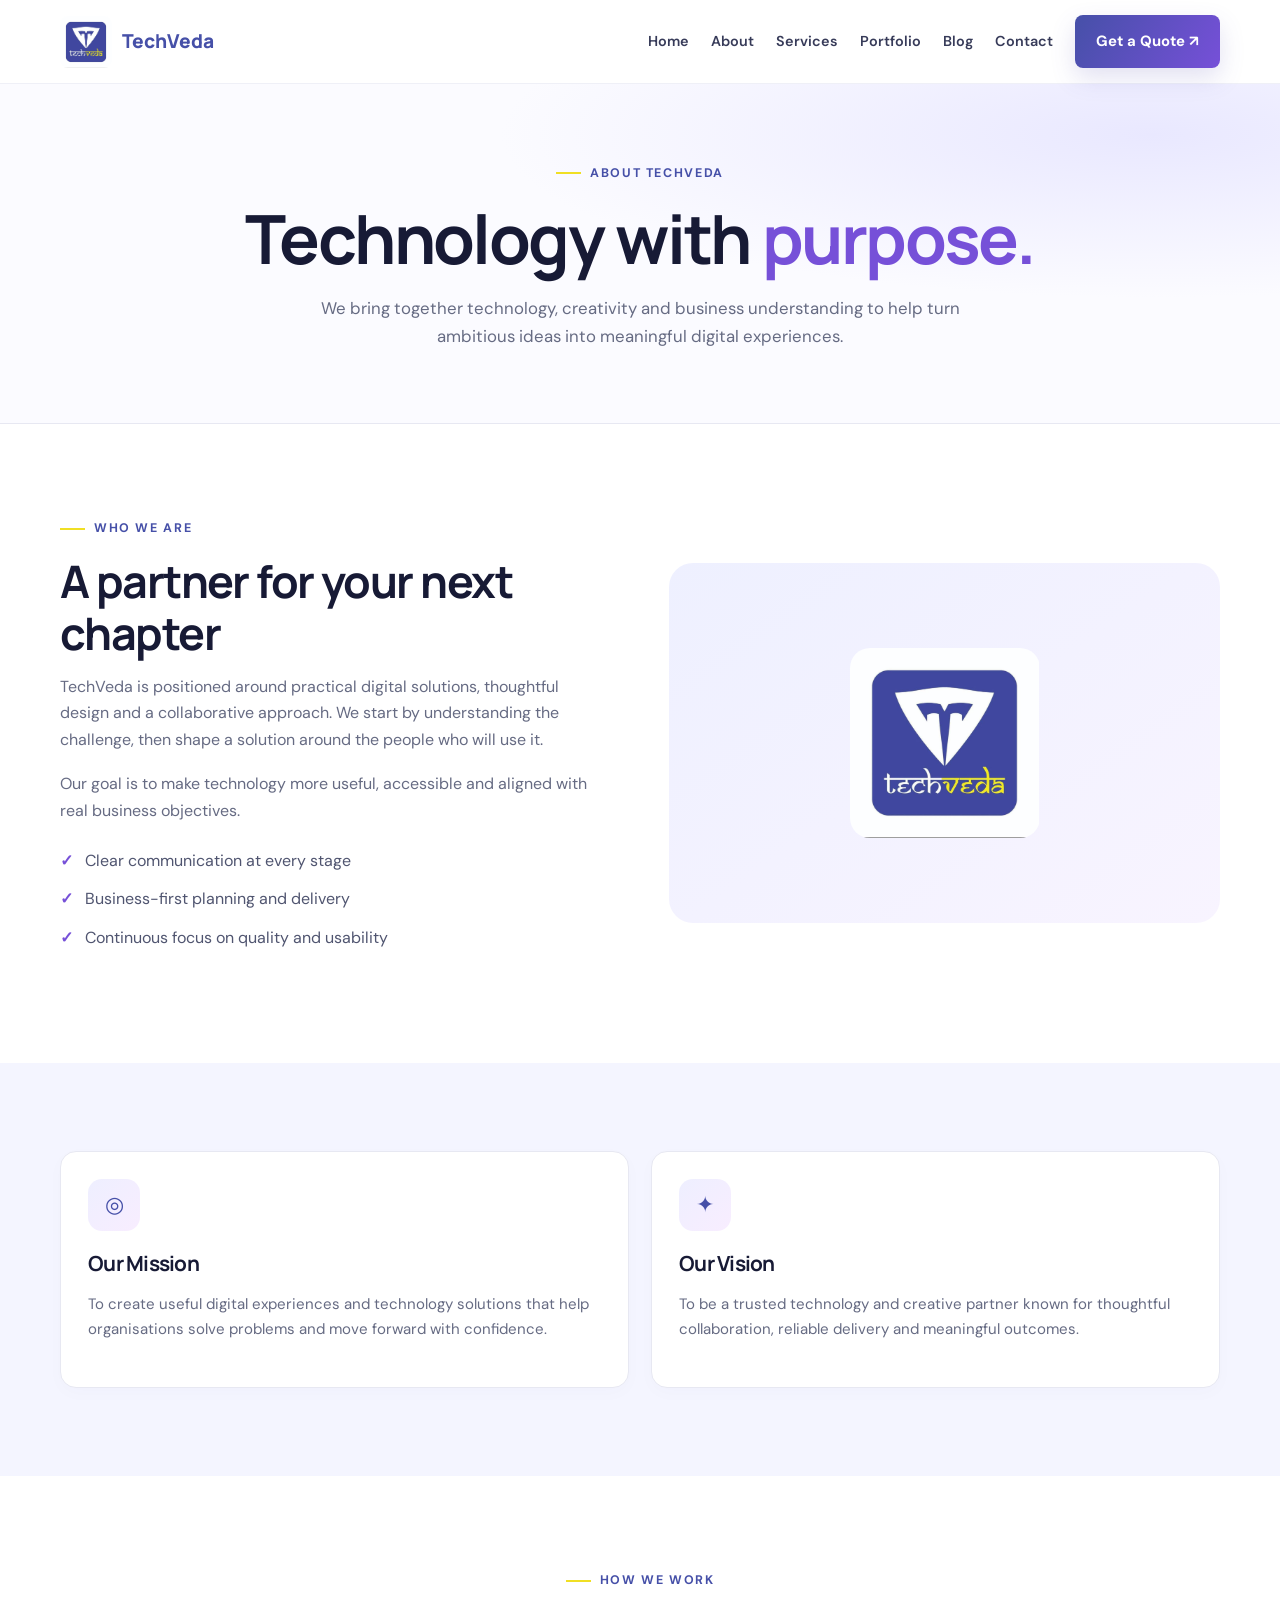
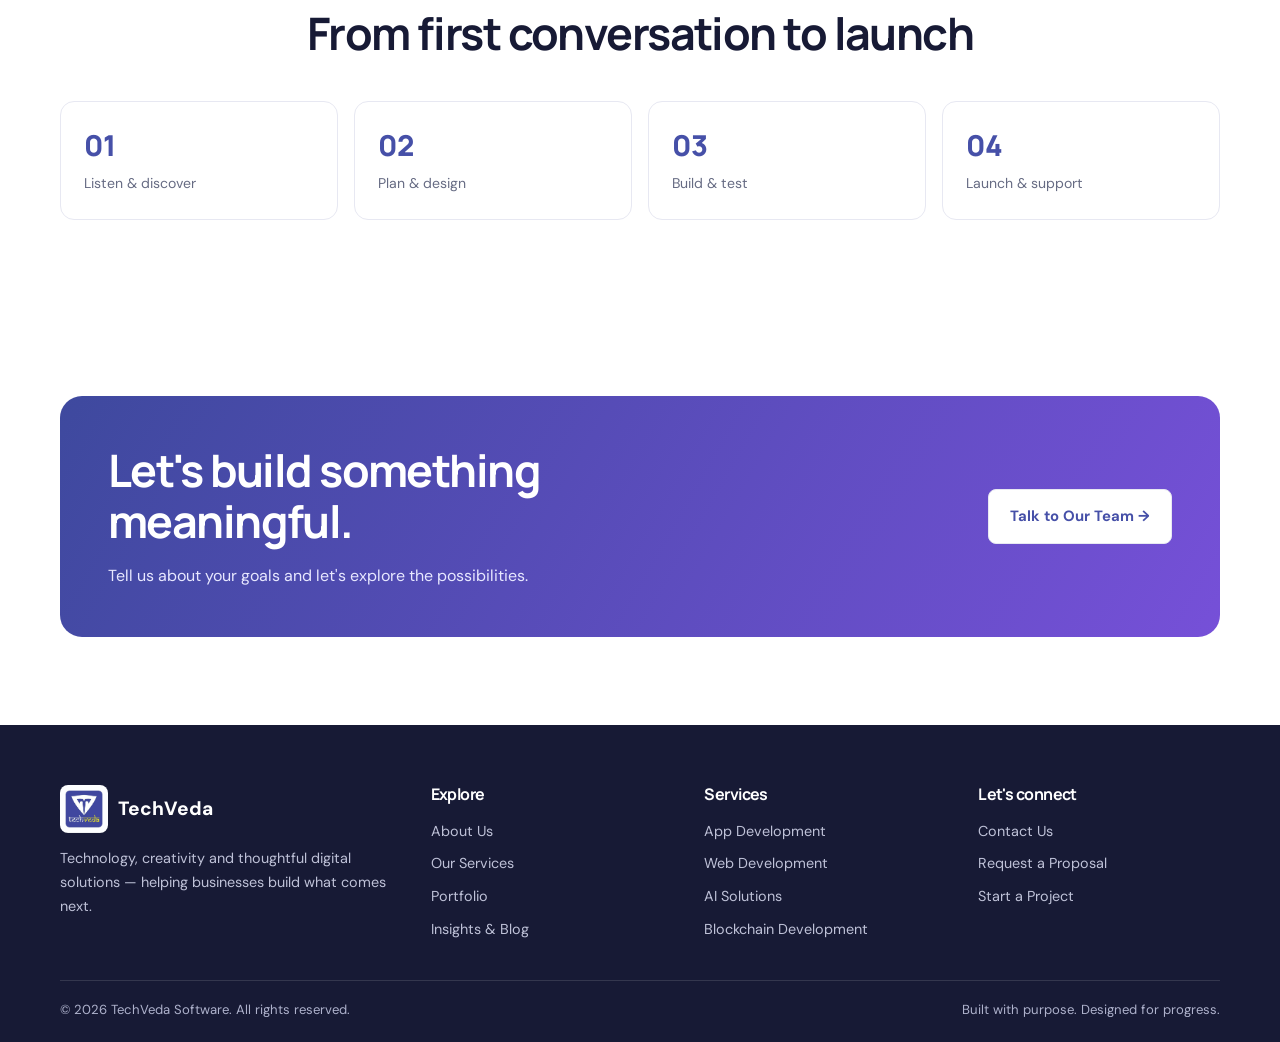
==== about.html @ c416517e "Initial commit" ====
<!doctype html>
<html lang="en">
  <head>
    <meta charset="utf-8" />
    <meta name="viewport" content="width=device-width,initial-scale=1" />
    <title>About Us | TechVeda</title>
    <meta
      name="description"
      content="Learn about TechVeda's approach to technology, design and digital solutions."
    />
    <link rel="stylesheet" href="css/style.css" />
  </head>
  <body>
    <header class="site-header">
      <div class="container nav-wrap">
        <a class="brand" href="index.html"
          ><img src="images/techveda-logo.jpeg" alt="TechVeda logo" /><span
            >TechVeda</span
          ></a
        ><button
          class="menu-toggle"
          aria-label="Toggle navigation"
          aria-expanded="false"
        >
          ☰
        </button>
        <nav class="nav-links">
          <a href="index.html">Home</a>
          <a href="about.html">About</a>

          <div class="nav-drop">
            <a href="service.html" class="services-link">
              Services
            </a>

            <div class="drop-menu">
              <a href="service/app-development.html"> App Development </a>

              <a href="service/web-development.html"> Web Development </a>

              <a href="service/ai-solutions.html"> AI Solutions </a>

              <a href="service/blockchain-development.html">
                Blockchain Development
              </a>

              <a href="service/ui-ux-design.html"> UI/UX Design </a>

              <a href="service/digital-marketing.html"> Digital Marketing </a>

              <a href="service/virtual-assistant.html"> Virtual Assistant </a>

              <a href="service/creative-design.html"> Creative Design </a>
            </div>
          </div>

          <a href="portfolio.html">Portfolio</a>
          <a href="blog.html">Blog</a>
          <a href="contact.html">Contact</a>

          <a class="btn primary" href="contact.html"> Get a Quote ↗ </a>
        </nav>
      </div>
    </header>
    <main>
      <section class="page-hero">
        <div class="container">
          <span class="eyebrow">About TechVeda</span>
          <h1>
            Technology with <span style="color: var(--purple)">purpose.</span>
          </h1>
          <p>
            We bring together technology, creativity and business understanding
            to help turn ambitious ideas into meaningful digital experiences.
          </p>
        </div>
      </section>
      <section class="section">
        <div class="container split">
          <div>
            <span class="eyebrow">Who we are</span>
            <h2>A partner for your next chapter</h2>
            <p>
              TechVeda is positioned around practical digital solutions,
              thoughtful design and a collaborative approach. We start by
              understanding the challenge, then shape a solution around the
              people who will use it.
            </p>
            <p>
              Our goal is to make technology more useful, accessible and aligned
              with real business objectives.
            </p>
            <ul class="feature-list">
              <li>Clear communication at every stage</li>
              <li>Business-first planning and delivery</li>
              <li>Continuous focus on quality and usability</li>
            </ul>
          </div>
          <div class="visual-box">
            <img src="images/techveda-logo.jpeg" alt="TechVeda logo" />
          </div>
        </div>
      </section>
      <section class="section soft">
        <div class="container">
          <div class="content-grid">
            <article class="card">
              <div class="service-icon">◎</div>
              <h3>Our Mission</h3>
              <p>
                To create useful digital experiences and technology solutions
                that help organisations solve problems and move forward with
                confidence.
              </p>
            </article>
            <article class="card">
              <div class="service-icon">✦</div>
              <h3>Our Vision</h3>
              <p>
                To be a trusted technology and creative partner known for
                thoughtful collaboration, reliable delivery and meaningful
                outcomes.
              </p>
            </article>
          </div>
        </div>
      </section>
      <section class="section">
        <div class="container">
          <div class="section-head">
            <span class="eyebrow">How we work</span>
            <h2>From first conversation to launch</h2>
          </div>
          <div class="stats">
            <div class="stat">
              <strong>01</strong><span>Listen & discover</span>
            </div>
            <div class="stat">
              <strong>02</strong><span>Plan & design</span>
            </div>
            <div class="stat"><strong>03</strong><span>Build & test</span></div>
            <div class="stat">
              <strong>04</strong><span>Launch & support</span>
            </div>
          </div>
        </div>
      </section>
      <section class="section">
        <div class="container">
          <div class="cta-band">
            <div>
              <h2>Let's build something meaningful.</h2>
              <p>
                Tell us about your goals and let's explore the possibilities.
              </p>
            </div>
            <a class="btn light" href="contact.html">Talk to Our Team →</a>
          </div>
        </div>
      </section>
    </main>
    <footer class="footer">
      <div class="container">
        <div class="footer-grid">
          <div>
            <div class="footer-brand">
              <img src="images/techveda-logo.jpeg" alt="" />TechVeda
            </div>
            <p>
              Technology, creativity and thoughtful digital solutions — helping
              businesses build what comes next.
            </p>
          </div>
          <div>
            <h4>Explore</h4>
            <div class="footer-links">
              <a href="about.html">About Us</a
              ><a href="service.html">Our Services</a
              ><a href="portfolio.html">Portfolio</a
              ><a href="blog.html">Insights & Blog</a>
            </div>
          </div>
          <div>
            <h4>Services</h4>
            <div class="footer-links">
              <a href="service/app-development.html">App Development</a
              ><a href="service/web-development.html">Web Development</a
              ><a href="service/ai-solutions.html">AI Solutions</a
              ><a href="service/blockchain-development.html"
                >Blockchain Development</a
              >
            </div>
          </div>
          <div>
            <h4>Let's connect</h4>
            <div class="footer-links">
              <a href="contact.html">Contact Us</a
              ><a href="contact.html">Request a Proposal</a
              ><a href="contact.html">Start a Project</a>
            </div>
          </div>
        </div>
        <div class="footer-bottom">
          <span
            >© <span id="year"></span> TechVeda Software. All rights
            reserved.</span
          ><span>Built with purpose. Designed for progress.</span>
        </div>
      </div>
    </footer>
    <script src="js/script.js"></script>
  </body>
</html>
---- css/style.css ----
@import url("https://fonts.googleapis.com/css2?family=DM+Sans:wght@400;500;600;700&family=Manrope:wght@400;500;600;700;800&display=swap");
:root {
  --blue: #4650a8;
  --blue2: #303b91;
  --purple: #7650d8;
  --yellow: #f0df24;
  --ink: #171a35;
  --muted: #666b83;
  --pale: #f4f5ff;
  --line: #e7e8f2;
  --shadow: 0 18px 50px rgba(47, 53, 128, 0.12);
}
* {
  box-sizing: border-box;
}
html {
  scroll-behavior: smooth;
}
body {
  margin: 0;
  font-family: "DM Sans", sans-serif;
  color: var(--ink);
  background: #fff;
  line-height: 1.65;
}
h1,
h2,
h3,
h4 {
  font-family: Manrope, sans-serif;
  line-height: 1.15;
  margin: 0 0 16px;
  letter-spacing: -0.035em;
}
h1 {
  font-size: clamp(2.5rem, 5.3vw, 4.8rem);
}
h2 {
  font-size: clamp(2rem, 3.5vw, 3.2rem);
}
h3 {
  font-size: 1.3rem;
}
p {
  margin: 0 0 18px;
  color: var(--muted);
}
a {
  text-decoration: none;
  color: inherit;
}
img {
  max-width: 100%;
  display: block;
}
.container {
  width: min(1160px, calc(100% - 40px));
  margin: auto;
}
.eyebrow {
  display: inline-flex;
  align-items: center;
  gap: 9px;
  color: var(--blue);
  font-weight: 700;
  font-size: 0.78rem;
  letter-spacing: 0.13em;
  text-transform: uppercase;
  margin-bottom: 16px;
}
.eyebrow:before {
  content: "";
  width: 25px;
  height: 2px;
  background: var(--yellow);
}
.section {
  padding: 88px 0;
}
.soft {
  background: var(--pale);
}
.section-head {
  max-width: 720px;
  margin: 0 auto 42px;
  text-align: center;
}
.section-head p {
  max-width: 620px;
  margin: 14px auto 0;
}
.btn {
  display: inline-flex;
  align-items: center;
  justify-content: center;
  gap: 10px;
  border: 0;
  border-radius: 8px;
  padding: 14px 21px;
  font-weight: 700;
  font-size: 0.93rem;
  cursor: pointer;
  transition: 0.25s;
}
.primary {
  background: linear-gradient(120deg, var(--blue), var(--purple));
  color: white;
  box-shadow: 0 10px 24px #5553b32c;
}
.primary:hover {
  transform: translateY(-3px);
}
.light {
  background: white;
  color: var(--blue);
  border: 1px solid var(--line);
}
.site-header {
  height: 84px;
  display: flex;
  align-items: center;
  background: #ffffffed;
  border-bottom: 1px solid #eff0f7;
  position: sticky;
  top: 0;
  z-index: 100;
  backdrop-filter: blur(14px);
}
.nav-wrap {
  display: flex;
  align-items: center;
  justify-content: space-between;
  gap: 22px;
}
.brand {
  display: flex;
  align-items: center;
  gap: 10px;
  font-family: Manrope;
  font-weight: 800;
  color: var(--blue);
  font-size: 1.2rem;
}
.brand img {
  width: 52px;
  height: 52px;
  object-fit: contain;
  border-radius: 8px;
}
.nav-links {
  display: flex;
  align-items: center;
  gap: 22px;
  font-size: 0.9rem;
  font-weight: 600;
}
.nav-links > a:not(.btn),
.nav-drop > button {
  color: #373b59;
}
.nav-links > a:hover,
.nav-drop > button:hover {
  color: var(--purple);
}
.nav-drop {
  position: relative;
}
.nav-drop > button {
  border: 0;
  background: none;
  font: inherit;
  cursor: pointer;
  padding: 10px 0;
}
.drop-menu {
  position: absolute;
  top: 100%;
  left: -18px;
  display: none;
  background: white;
  min-width: 245px;
  padding: 12px;
  border: 1px solid var(--line);
  border-radius: 12px;
  box-shadow: var(--shadow);
  z-index: 10;
}
.nav-drop:hover .drop-menu,
.nav-drop:focus-within .drop-menu {
  display: grid;
}
.drop-menu a {
  padding: 9px 11px;
  border-radius: 7px;
  font-size: 0.88rem;
}
.drop-menu a:hover {
  background: var(--pale);
  color: var(--purple);
}
.menu-toggle {
  display: none;
  background: none;
  border: 0;
  font-size: 1.7rem;
  color: var(--blue);
}
.hero {
  padding: 76px 0;
  background:
    radial-gradient(ellipse at 85% 20%, #ecebff 0, transparent 38%),
    linear-gradient(180deg, #fff, #fbfbff);
  overflow: hidden;
}
.hero-grid {
  display: grid;
  grid-template-columns: 1.08fr 0.92fr;
  gap: 48px;
  align-items: center;
}
.hero-copy p {
  font-size: 1.08rem;
  max-width: 590px;
  margin: 24px 0 28px;
}
.hero-actions {
  display: flex;
  gap: 12px;
  flex-wrap: wrap;
}
.hero-art {
  position: relative;
  min-height: 420px;
  display: grid;
  place-items: center;
}
.hero-panel {
  width: min(100%, 465px);
  height: 350px;
  border-radius: 28px;
  background: linear-gradient(145deg, #454fa5, #7650d8);
  position: relative;
  overflow: hidden;
  box-shadow: 0 28px 70px #41499b38;
}
.hero-panel:before,
.hero-panel:after {
  content: "";
  position: absolute;
  border: 1px solid #ffffff4d;
  border-radius: 50%;
  width: 320px;
  height: 320px;
  left: 70px;
  top: 15px;
}
.hero-panel:after {
  width: 220px;
  height: 220px;
  left: 120px;
  top: 65px;
}
.hero-logo {
  position: absolute;
  width: 155px;
  height: 155px;
  object-fit: contain;
  border-radius: 20px;
  z-index: 2;
  left: 50%;
  top: 50%;
  transform: translate(-50%, -50%);
  box-shadow: 0 15px 40px #171a3540;
}
.chip {
  position: absolute;
  background: #fff;
  padding: 12px 16px;
  border-radius: 12px;
  box-shadow: var(--shadow);
  font-weight: 700;
  font-size: 0.85rem;
  z-index: 3;
}
.chip-one {
  top: 28px;
  left: 0;
}
.chip-two {
  bottom: 22px;
  right: 0;
}
.dot {
  display: inline-block;
  width: 9px;
  height: 9px;
  border-radius: 50%;
  background: var(--yellow);
  margin-right: 8px;
}
.trust-row {
  padding: 24px 0;
  border-block: 1px solid var(--line);
  display: flex;
  justify-content: space-between;
  gap: 18px;
  flex-wrap: wrap;
  color: #737790;
  font-weight: 700;
  font-size: 0.9rem;
}
.cards {
  display: grid;
  grid-template-columns: repeat(3, 1fr);
  gap: 20px;
}
.card {
  background: white;
  border: 1px solid var(--line);
  border-radius: 16px;
  padding: 27px;
  transition: 0.25s;
  box-shadow: 0 5px 18px #242b5a05;
}
.card:hover {
  transform: translateY(-5px);
  box-shadow: var(--shadow);
  border-color: #d8d6f5;
}
.service-icon {
  width: 52px;
  height: 52px;
  border-radius: 14px;
  display: grid;
  place-items: center;
  background: linear-gradient(135deg, #eeefff, #f8edff);
  color: var(--blue);
  font-size: 1.4rem;
  margin-bottom: 21px;
}
.card p {
  font-size: 0.94rem;
}
.card a {
  font-weight: 700;
  color: var(--blue);
  font-size: 0.9rem;
}
.split {
  display: grid;
  grid-template-columns: 1fr 1fr;
  gap: 58px;
  align-items: center;
}
.visual-box {
  min-height: 360px;
  border-radius: 24px;
  background: linear-gradient(145deg, #eef0ff, #f8f4ff);
  display: grid;
  place-items: center;
  padding: 30px;
  position: relative;
}
.visual-box img {
  width: 190px;
  height: 190px;
  object-fit: contain;
  border-radius: 20px;
}
.feature-list {
  display: grid;
  gap: 12px;
  margin: 24px 0;
  padding: 0;
}
.feature-list li {
  list-style: none;
  color: #505570;
}
.feature-list li:before {
  content: "✓";
  color: var(--purple);
  font-weight: 800;
  margin-right: 12px;
}
.stats {
  display: grid;
  grid-template-columns: repeat(4, 1fr);
  gap: 16px;
  margin-top: 32px;
}
.stat {
  padding: 23px;
  border: 1px solid var(--line);
  border-radius: 14px;
  background: white;
}
.stat strong {
  display: block;
  font: 800 1.8rem Manrope;
  color: var(--blue);
  margin-bottom: 5px;
}
.stat span {
  font-size: 0.88rem;
  color: var(--muted);
}
.project-card {
  padding: 0;
  overflow: hidden;
}
.project-image {
  height: 200px;
  background: linear-gradient(135deg, #414da2, #8262db);
  display: grid;
  place-items: center;
  color: white;
  font: 800 1.7rem Manrope;
  letter-spacing: 0.05em;
}
.card-body {
  padding: 23px;
}
.tag {
  display: inline-block;
  background: #f0efff;
  color: var(--blue);
  padding: 5px 10px;
  border-radius: 30px;
  font-size: 0.75rem;
  font-weight: 700;
  margin-bottom: 12px;
}
.industries {
  display: grid;
  grid-template-columns: repeat(4, 1fr);
  gap: 14px;
}
.industry {
  background: white;
  border: 1px solid var(--line);
  padding: 20px;
  border-radius: 13px;
  font-weight: 700;
  display: flex;
  align-items: center;
  gap: 12px;
}
.industry span {
  font-size: 1.3rem;
  color: var(--purple);
}
.testimonial {
  background: white;
  border: 1px solid var(--line);
  padding: 29px;
  border-radius: 16px;
}
.quote {
  font-size: 1.03rem;
  color: #424760;
}
.person {
  font-weight: 800;
  margin-top: 20px;
}
.cta-band {
  background: linear-gradient(120deg, #3e499e, #7650d8);
  padding: 48px;
  border-radius: 22px;
  color: white;
  display: flex;
  align-items: center;
  justify-content: space-between;
  gap: 28px;
}
.cta-band h2 {
  max-width: 650px;
}
.cta-band p {
  color: #e8e8ff;
  margin: 0;
}
.cta-band .btn {
  flex-shrink: 0;
}
.page-hero {
  padding: 72px 0;
  background:
    radial-gradient(ellipse at 90% 15%, #e9e8ff, transparent 40%), #fbfbff;
  text-align: center;
  border-bottom: 1px solid var(--line);
}
.page-hero p {
  max-width: 720px;
  margin: 18px auto 0;
  font-size: 1.05rem;
}
.content-grid {
  display: grid;
  grid-template-columns: repeat(2, 1fr);
  gap: 22px;
}
.contact-grid {
  display: grid;
  grid-template-columns: 0.8fr 1.2fr;
  gap: 40px;
}
.form-card {
  padding: 30px;
  border: 1px solid var(--line);
  border-radius: 18px;
  box-shadow: var(--shadow);
}
.form-grid {
  display: grid;
  grid-template-columns: 1fr 1fr;
  gap: 15px;
}
.field {
  display: grid;
  gap: 7px;
}
.field.full {
  grid-column: 1/-1;
}
.field label {
  font-size: 0.86rem;
  font-weight: 700;
}
.field input,
.field select,
.field textarea {
  width: 100%;
  border: 1px solid #dfe1ee;
  border-radius: 8px;
  padding: 12px 13px;
  font: inherit;
  background: white;
  outline: none;
}
.field input:focus,
.field select:focus,
.field textarea:focus {
  border-color: var(--purple);
  box-shadow: 0 0 0 3px #7650d81a;
}
.field textarea {
  min-height: 125px;
  resize: vertical;
}
.filters {
  display: flex;
  gap: 10px;
  flex-wrap: wrap;
  justify-content: center;
  margin-bottom: 28px;
}
.filter-btn {
  border: 1px solid var(--line);
  background: white;
  border-radius: 30px;
  padding: 9px 16px;
  cursor: pointer;
  font-weight: 700;
  color: var(--muted);
}
.filter-btn.active {
  background: var(--blue);
  color: white;
  border-color: var(--blue);
}
.blog-art {
  height: 180px;
  background: linear-gradient(135deg, #e7e8ff, #f3eaff);
  display: grid;
  place-items: center;
  font-size: 2.5rem;
  color: var(--purple);
  border-radius: 12px;
  margin-bottom: 20px;
}
.footer {
  background: #171a35;
  color: white;
  padding: 60px 0 22px;
}
.footer-grid {
  display: grid;
  grid-template-columns: 1.4fr 1fr 1fr 1fr;
  gap: 32px;
}
.footer p,
.footer a {
  color: #bfc2d8;
  font-size: 0.9rem;
}
.footer h4 {
  font-size: 1rem;
  margin-bottom: 16px;
}
.footer-links {
  display: grid;
  gap: 9px;
}
.footer-brand {
  display: flex;
  align-items: center;
  gap: 10px;
  font-weight: 800;
  font-size: 1.2rem;
  margin-bottom: 14px;
}
.footer-brand img {
  width: 48px;
  height: 48px;
  object-fit: contain;
  border-radius: 8px;
}
.footer-bottom {
  border-top: 1px solid #ffffff20;
  margin-top: 38px;
  padding-top: 18px;
  display: flex;
  justify-content: space-between;
  gap: 15px;
  color: #aeb2cc;
  font-size: 0.82rem;
}
.notice {
  display: none;
  padding: 12px;
  background: #edf9f0;
  color: #216b38;
  border-radius: 8px;
  margin-top: 15px;
}
.notice.show {
  display: block;
}
.reveal {
  opacity: 0;
  transform: translateY(15px);
  transition:
    opacity 0.55s,
    transform 0.55s;
}
.reveal.visible {
  opacity: 1;
  transform: none;
}
@media (max-width: 950px) {
  .nav-links {
    gap: 13px;
  }
  .cards {
    grid-template-columns: repeat(2, 1fr);
  }
  .industries {
    grid-template-columns: repeat(2, 1fr);
  }
  .footer-grid {
    grid-template-columns: repeat(2, 1fr);
  }
}
@media (max-width: 760px) {
  .container {
    width: calc(100% - 30px);
  }
  .site-header {
    height: 72px;
  }
  .brand img {
    width: 45px;
    height: 45px;
  }
  .menu-toggle {
    display: block;
  }
  .nav-links {
    display: none;
    position: absolute;
    top: 72px;
    left: 0;
    right: 0;
    background: white;
    padding: 18px 22px 24px;
    border-bottom: 1px solid var(--line);
    box-shadow: var(--shadow);
    align-items: stretch;
    flex-direction: column;
    gap: 10px;
  }
  .nav-links.open {
    display: flex;
  }
  .nav-links .btn {
    width: 100%;
  }
  .drop-menu {
    position: static;
    box-shadow: none;
    border: 0;
    padding: 5px 0 5px 14px;
    display: none;
  }
  .nav-drop.open .drop-menu {
    display: grid;
  }
  .nav-drop:hover .drop-menu {
    display: none;
  }
  .hero {
    padding: 48px 0;
  }
  .hero-grid,
  .split,
  .contact-grid {
    grid-template-columns: 1fr;
  }
  .hero-art {
    min-height: 320px;
  }
  .hero-panel {
    height: 275px;
  }
  .hero-logo {
    width: 130px;
    height: 130px;
  }
  .section {
    padding: 62px 0;
  }
  .cards,
  .content-grid {
    grid-template-columns: 1fr;
  }
  .stats {
    grid-template-columns: repeat(2, 1fr);
  }
  .industries {
    grid-template-columns: repeat(2, 1fr);
  }
  .cta-band {
    padding: 30px;
    display: block;
  }
  .cta-band .btn {
    margin-top: 22px;
  }
  .form-grid {
    grid-template-columns: 1fr;
  }
  .field.full {
    grid-column: auto;
  }
  .footer-grid {
    grid-template-columns: 1fr 1fr;
    gap: 24px;
  }
  .footer-bottom {
    display: block;
  }
  .footer-bottom span {
    display: block;
    margin-bottom: 8px;
  }
}
@media (max-width: 460px) {
  h1 {
    font-size: 2.45rem;
  }
  .hero-actions .btn {
    width: 100%;
  }
  .hero-art {
    min-height: 280px;
  }
  .hero-panel {
    height: 240px;
  }
  .chip {
    font-size: 0.74rem;
    padding: 9px 11px;
  }
  .industries,
  .footer-grid {
    grid-template-columns: 1fr;
  }
  .stats {
    gap: 10px;
  }
  .stat {
    padding: 16px;
  }
  .section-head {
    margin-bottom: 32px;
  }
}
.services-link {
  color: #373b59;
  font-size: 0.9rem;
  font-weight: 600;
  display: flex;
  align-items: center;
  gap: 5px;
  text-decoration: none;
}

.services-link:hover {
  color: var(--purple);
}
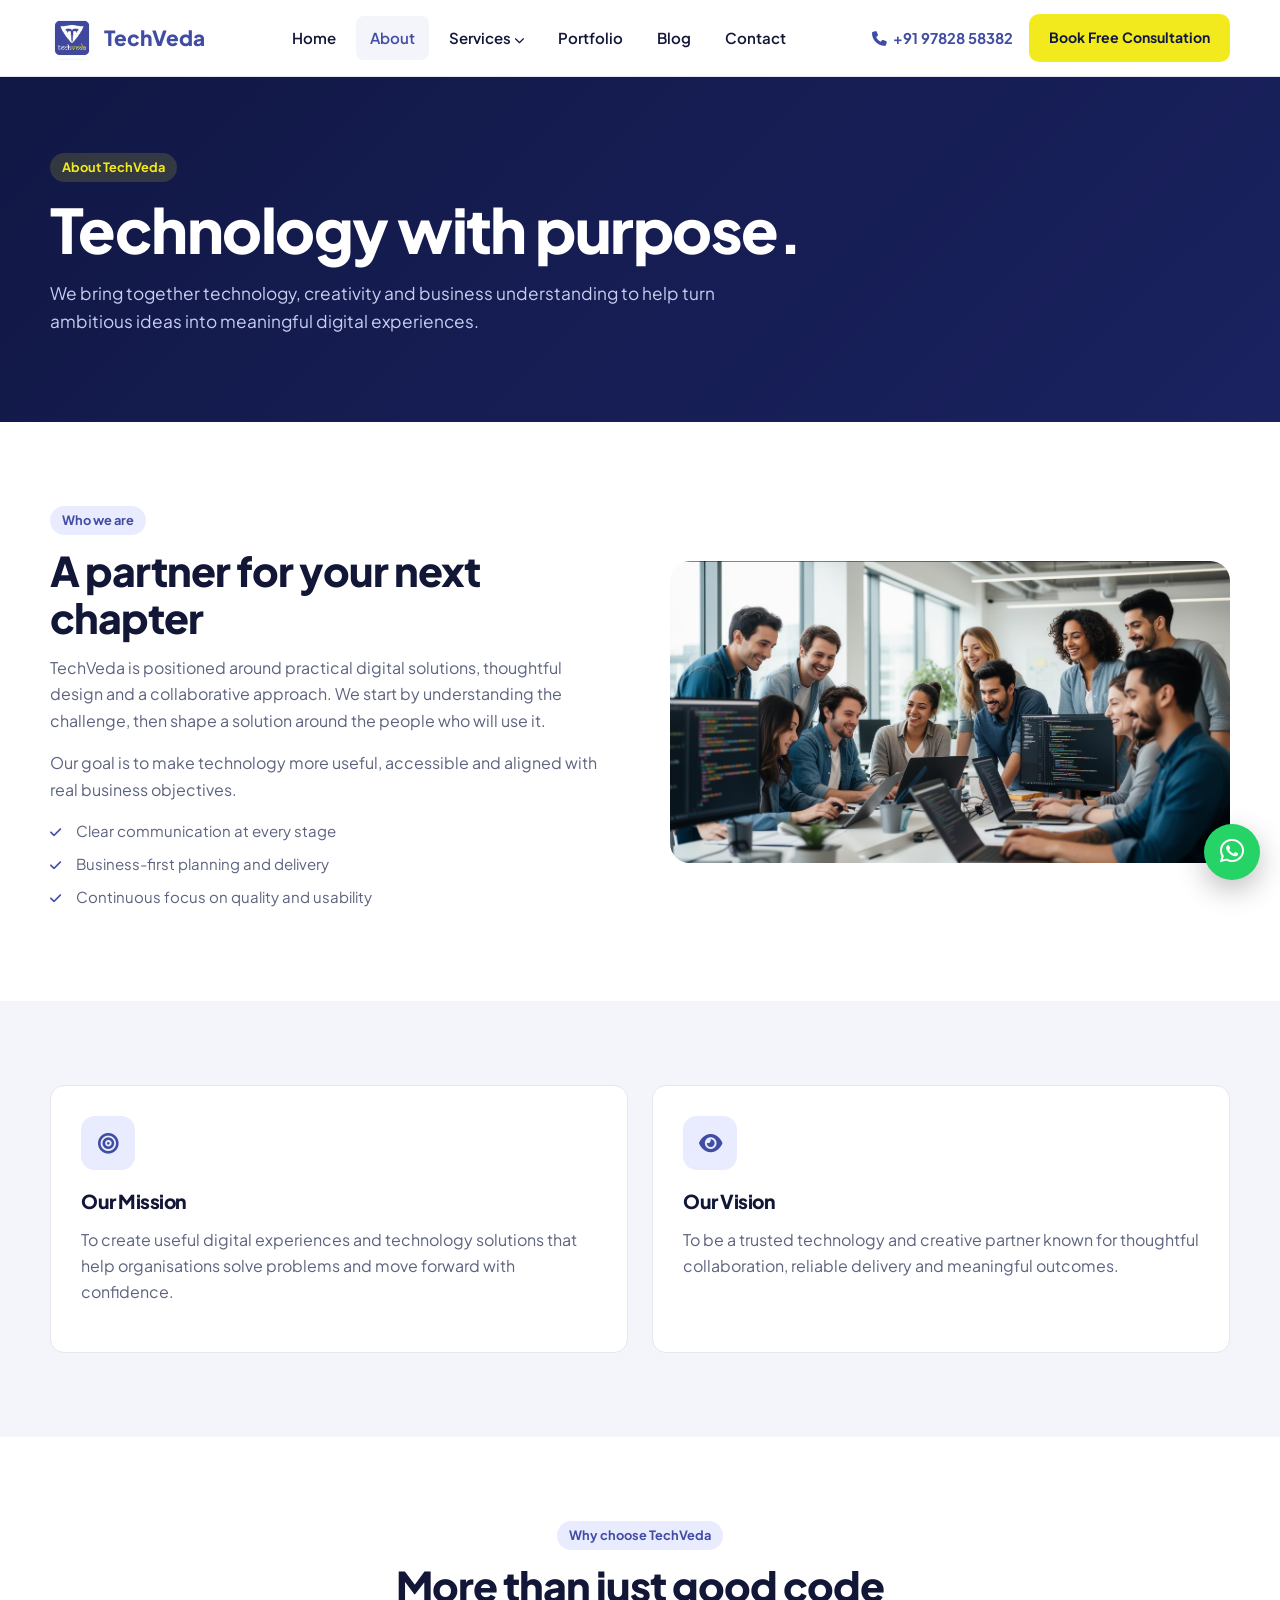
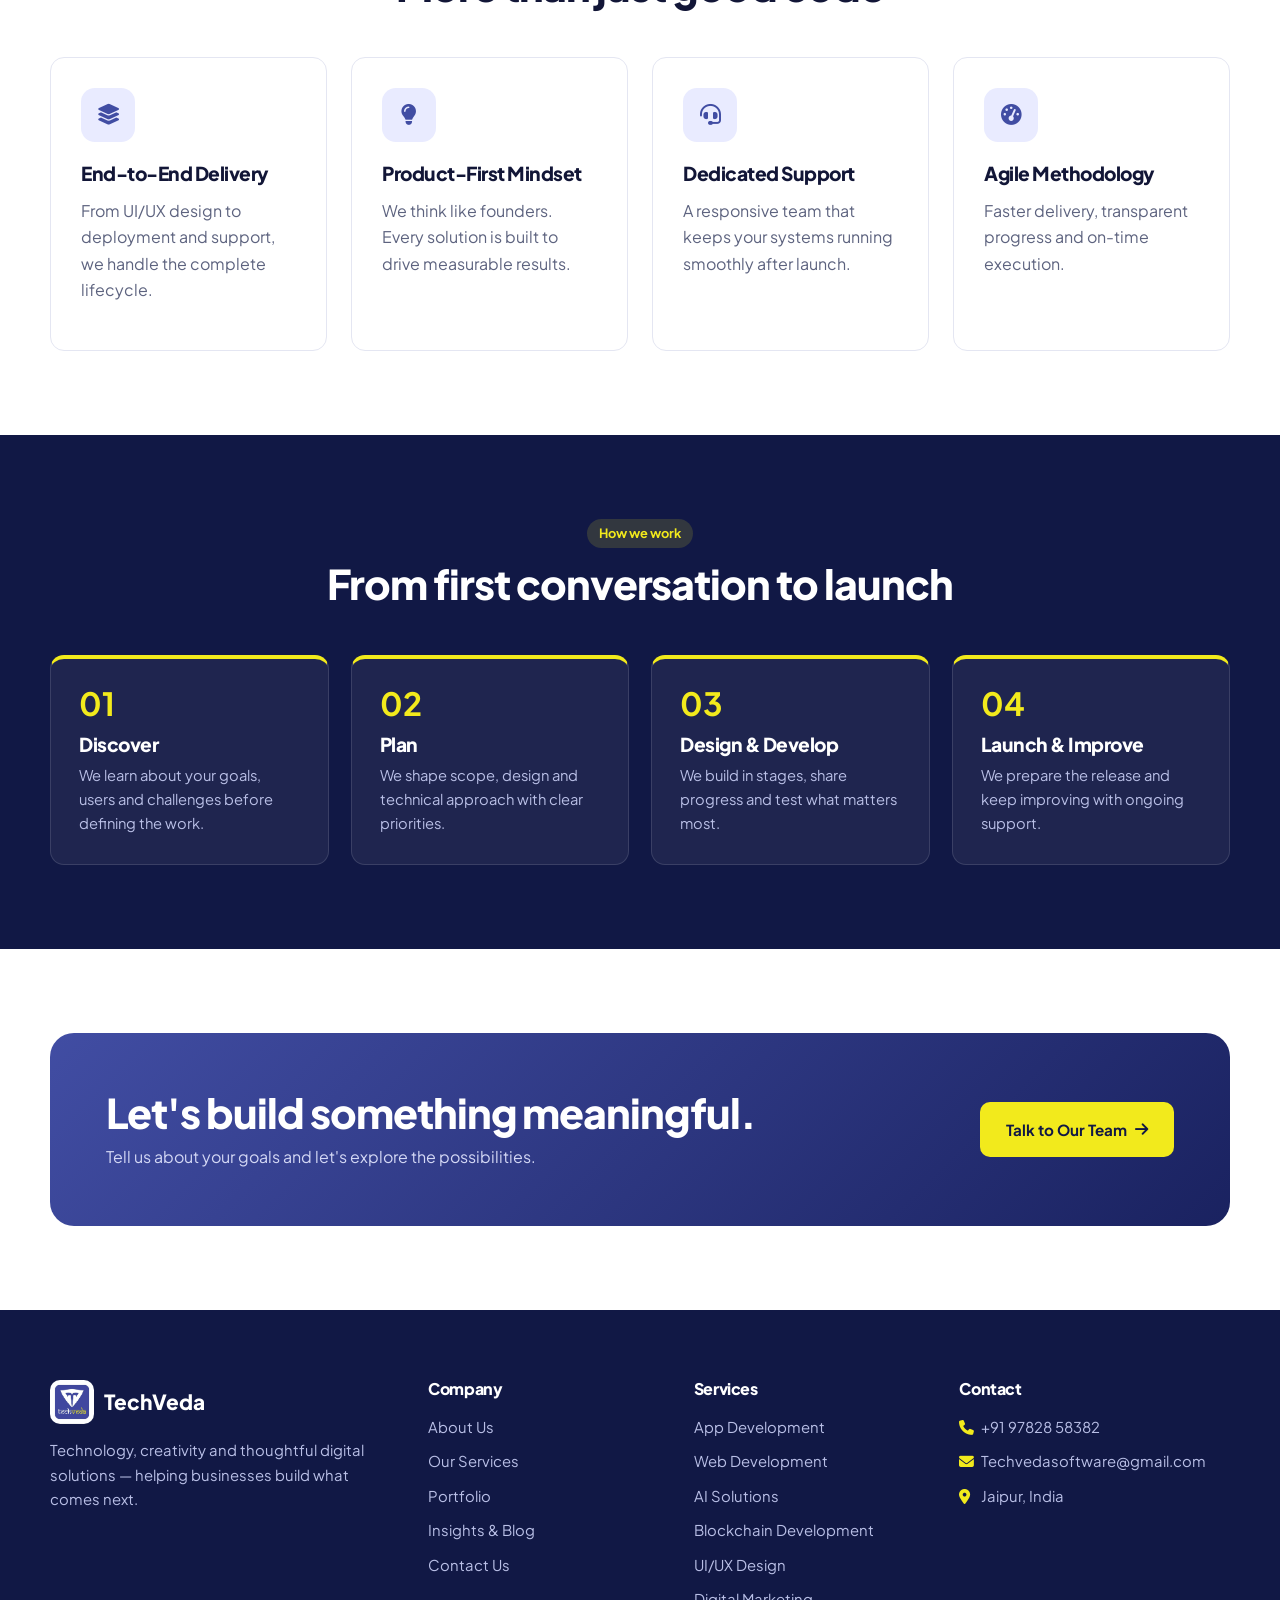
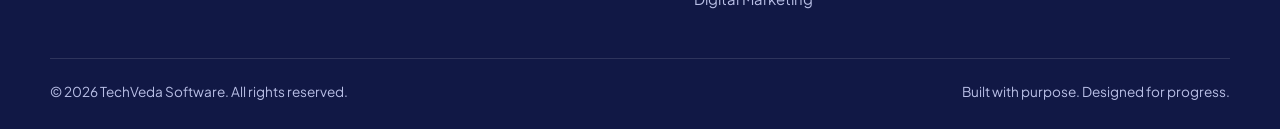
==== commit 2d733c34: "Update" ====
--- a/about.html
+++ b/about.html
@@ -6,8 +6,9 @@
     <title>About Us | TechVeda</title>
     <meta
       name="description"
-      content="Learn about TechVeda's approach to technology, design and digital solutions."
+      content="Learn about TechVeda — our mission, vision and approach to digital solutions."
     />
+    <link rel="icon" href="images/techveda-logo.jpeg" />
     <link rel="stylesheet" href="css/style.css" />
   </head>
   <body>
@@ -17,58 +18,59 @@
           ><img src="images/techveda-logo.jpeg" alt="TechVeda logo" /><span
             >TechVeda</span
           ></a
-        ><button
-          class="menu-toggle"
-          aria-label="Toggle navigation"
-          aria-expanded="false"
         >
-          ☰
-        </button>
-        <nav class="nav-links">
-          <a href="index.html">Home</a>
-          <a href="about.html">About</a>
-
+        <nav class="nav-links" id="nav">
+          <a href="index.html">Home</a
+          ><a href="about.html" class="active">About</a>
           <div class="nav-drop">
-            <a href="service.html" class="services-link">
-              Services
-            </a>
-
+            <a href="service.html"
+              >Services
+              <i class="fa-solid fa-chevron-down" style="font-size: 0.65rem"></i
+            ></a>
             <div class="drop-menu">
-              <a href="service/app-development.html"> App Development </a>
-
-              <a href="service/web-development.html"> Web Development </a>
-
-              <a href="service/ai-solutions.html"> AI Solutions </a>
-
-              <a href="service/blockchain-development.html">
-                Blockchain Development
-              </a>
-
-              <a href="service/ui-ux-design.html"> UI/UX Design </a>
-
-              <a href="service/digital-marketing.html"> Digital Marketing </a>
-
-              <a href="service/virtual-assistant.html"> Virtual Assistant </a>
-
-              <a href="service/creative-design.html"> Creative Design </a>
-            </div>
-          </div>
-
-          <a href="portfolio.html">Portfolio</a>
-          <a href="blog.html">Blog</a>
-          <a href="contact.html">Contact</a>
-
-          <a class="btn primary" href="contact.html"> Get a Quote ↗ </a>
+              <a href="service/app-development.html"
+                ><i class="fa-solid fa-mobile-screen"></i>App Development</a
+              ><a href="service/web-development.html"
+                ><i class="fa-solid fa-globe"></i>Web Development</a
+              ><a href="service/ai-solutions.html"
+                ><i class="fa-solid fa-brain"></i>AI Solutions</a
+              ><a href="service/blockchain-development.html"
+                ><i class="fa-solid fa-link"></i>Blockchain Development</a
+              ><a href="service/ui-ux-design.html"
+                ><i class="fa-solid fa-pen-ruler"></i>UI/UX Design</a
+              ><a href="service/digital-marketing.html"
+                ><i class="fa-solid fa-chart-line"></i>Digital Marketing</a
+              ><a href="service/virtual-assistant.html"
+                ><i class="fa-solid fa-headset"></i>Virtual Assistant</a
+              ><a href="service/creative-design.html"
+                ><i class="fa-solid fa-palette"></i>Creative Design</a
+              >
+            </div>
+          </div>
+          <a href="portfolio.html">Portfolio</a><a href="blog.html">Blog</a
+          ><a href="contact.html">Contact</a>
         </nav>
+        <div class="nav-cta">
+          <a class="nav-phone" href="tel:+919782858382"
+            ><i class="fa-solid fa-phone"></i>+91 97828 58382</a
+          ><a class="btn primary sm" href="contact.html"
+            >Book Free Consultation</a
+          >
+          <button
+            class="menu-toggle"
+            aria-label="Toggle navigation"
+            aria-expanded="false"
+          >
+            <i class="fa-solid fa-bars"></i>
+          </button>
+        </div>
       </div>
     </header>
     <main>
       <section class="page-hero">
         <div class="container">
-          <span class="eyebrow">About TechVeda</span>
-          <h1>
-            Technology with <span style="color: var(--purple)">purpose.</span>
-          </h1>
+          <span class="tag">About TechVeda</span>
+          <h1>Technology with purpose.</h1>
           <p>
             We bring together technology, creativity and business understanding
             to help turn ambitious ideas into meaningful digital experiences.
@@ -78,7 +80,7 @@
       <section class="section">
         <div class="container split">
           <div>
-            <span class="eyebrow">Who we are</span>
+            <span class="tag">Who we are</span>
             <h2>A partner for your next chapter</h2>
             <p>
               TechVeda is positioned around practical digital solutions,
@@ -90,22 +92,22 @@
               Our goal is to make technology more useful, accessible and aligned
               with real business objectives.
             </p>
-            <ul class="feature-list">
+            <ul class="ticks">
               <li>Clear communication at every stage</li>
               <li>Business-first planning and delivery</li>
               <li>Continuous focus on quality and usability</li>
             </ul>
           </div>
-          <div class="visual-box">
-            <img src="images/techveda-logo.jpeg" alt="TechVeda logo" />
+          <div class="visual">
+            <img src="images/about-team.png" alt="TechVeda team at work" />
           </div>
         </div>
       </section>
       <section class="section soft">
         <div class="container">
-          <div class="content-grid">
-            <article class="card">
-              <div class="service-icon">◎</div>
+          <div class="grid g2">
+            <article class="card">
+              <div class="ico"><i class="fa-solid fa-bullseye"></i></div>
               <h3>Our Mission</h3>
               <p>
                 To create useful digital experiences and technology solutions
@@ -114,7 +116,7 @@
               </p>
             </article>
             <article class="card">
-              <div class="service-icon">✦</div>
+              <div class="ico"><i class="fa-solid fa-eye"></i></div>
               <h3>Our Vision</h3>
               <p>
                 To be a trusted technology and creative partner known for
@@ -128,19 +130,80 @@
       <section class="section">
         <div class="container">
           <div class="section-head">
-            <span class="eyebrow">How we work</span>
+            <span class="tag">Why choose TechVeda</span>
+            <h2>More than just good code</h2>
+          </div>
+          <div class="grid g4">
+            <article class="card">
+              <div class="ico"><i class="fa-solid fa-layer-group"></i></div>
+              <h3>End-to-End Delivery</h3>
+              <p>
+                From UI/UX design to deployment and support, we handle the
+                complete lifecycle.
+              </p>
+            </article>
+            <article class="card">
+              <div class="ico"><i class="fa-solid fa-lightbulb"></i></div>
+              <h3>Product-First Mindset</h3>
+              <p>
+                We think like founders. Every solution is built to drive
+                measurable results.
+              </p>
+            </article>
+            <article class="card">
+              <div class="ico"><i class="fa-solid fa-headset"></i></div>
+              <h3>Dedicated Support</h3>
+              <p>
+                A responsive team that keeps your systems running smoothly after
+                launch.
+              </p>
+            </article>
+            <article class="card">
+              <div class="ico"><i class="fa-solid fa-gauge-high"></i></div>
+              <h3>Agile Methodology</h3>
+              <p>
+                Faster delivery, transparent progress and on-time execution.
+              </p>
+            </article>
+          </div>
+        </div>
+      </section>
+      <section class="section dark">
+        <div class="container">
+          <div class="section-head">
+            <span class="tag">How we work</span>
             <h2>From first conversation to launch</h2>
           </div>
-          <div class="stats">
-            <div class="stat">
-              <strong>01</strong><span>Listen & discover</span>
-            </div>
-            <div class="stat">
-              <strong>02</strong><span>Plan & design</span>
-            </div>
-            <div class="stat"><strong>03</strong><span>Build & test</span></div>
-            <div class="stat">
-              <strong>04</strong><span>Launch & support</span>
+          <div class="steps">
+            <div class="step">
+              <b>01</b>
+              <h3>Discover</h3>
+              <p>
+                We learn about your goals, users and challenges before defining
+                the work.
+              </p>
+            </div>
+            <div class="step">
+              <b>02</b>
+              <h3>Plan</h3>
+              <p>
+                We shape scope, design and technical approach with clear
+                priorities.
+              </p>
+            </div>
+            <div class="step">
+              <b>03</b>
+              <h3>Design & Develop</h3>
+              <p>
+                We build in stages, share progress and test what matters most.
+              </p>
+            </div>
+            <div class="step">
+              <b>04</b>
+              <h3>Launch & Improve</h3>
+              <p>
+                We prepare the release and keep improving with ongoing support.
+              </p>
             </div>
           </div>
         </div>
@@ -154,7 +217,9 @@
                 Tell us about your goals and let's explore the possibilities.
               </p>
             </div>
-            <a class="btn light" href="contact.html">Talk to Our Team →</a>
+            <a class="btn primary" href="contact.html"
+              >Talk to Our Team <i class="fa-solid fa-arrow-right"></i
+            ></a>
           </div>
         </div>
       </section>
@@ -172,12 +237,13 @@
             </p>
           </div>
           <div>
-            <h4>Explore</h4>
+            <h4>Company</h4>
             <div class="footer-links">
               <a href="about.html">About Us</a
               ><a href="service.html">Our Services</a
               ><a href="portfolio.html">Portfolio</a
-              ><a href="blog.html">Insights & Blog</a>
+              ><a href="blog.html">Insights &amp; Blog</a
+              ><a href="contact.html">Contact Us</a>
             </div>
           </div>
           <div>
@@ -188,15 +254,20 @@
               ><a href="service/ai-solutions.html">AI Solutions</a
               ><a href="service/blockchain-development.html"
                 >Blockchain Development</a
+              ><a href="service/ui-ux-design.html">UI/UX Design</a
+              ><a href="service/digital-marketing.html">Digital Marketing</a>
+            </div>
+          </div>
+          <div>
+            <h4>Contact</h4>
+            <div class="footer-links">
+              <a href="tel:+919782858382"
+                ><i class="fa-solid fa-phone"></i>+91 97828 58382</a
+              ><a href="mailto:Techvedasoftware@gmail.com"
+                ><i class="fa-solid fa-envelope"></i>Techvedasoftware@gmail.com</a
+              ><span
+                ><i class="fa-solid fa-location-dot"></i>Jaipur, India</span
               >
-            </div>
-          </div>
-          <div>
-            <h4>Let's connect</h4>
-            <div class="footer-links">
-              <a href="contact.html">Contact Us</a
-              ><a href="contact.html">Request a Proposal</a
-              ><a href="contact.html">Start a Project</a>
             </div>
           </div>
         </div>
@@ -208,6 +279,12 @@
         </div>
       </div>
     </footer>
+    <a
+      class="wa"
+      href="https://wa.me/916375777464"
+      aria-label="Chat on WhatsApp"
+      ><i class="fa-brands fa-whatsapp"></i
+    ></a>
     <script src="js/script.js"></script>
   </body>
 </html>
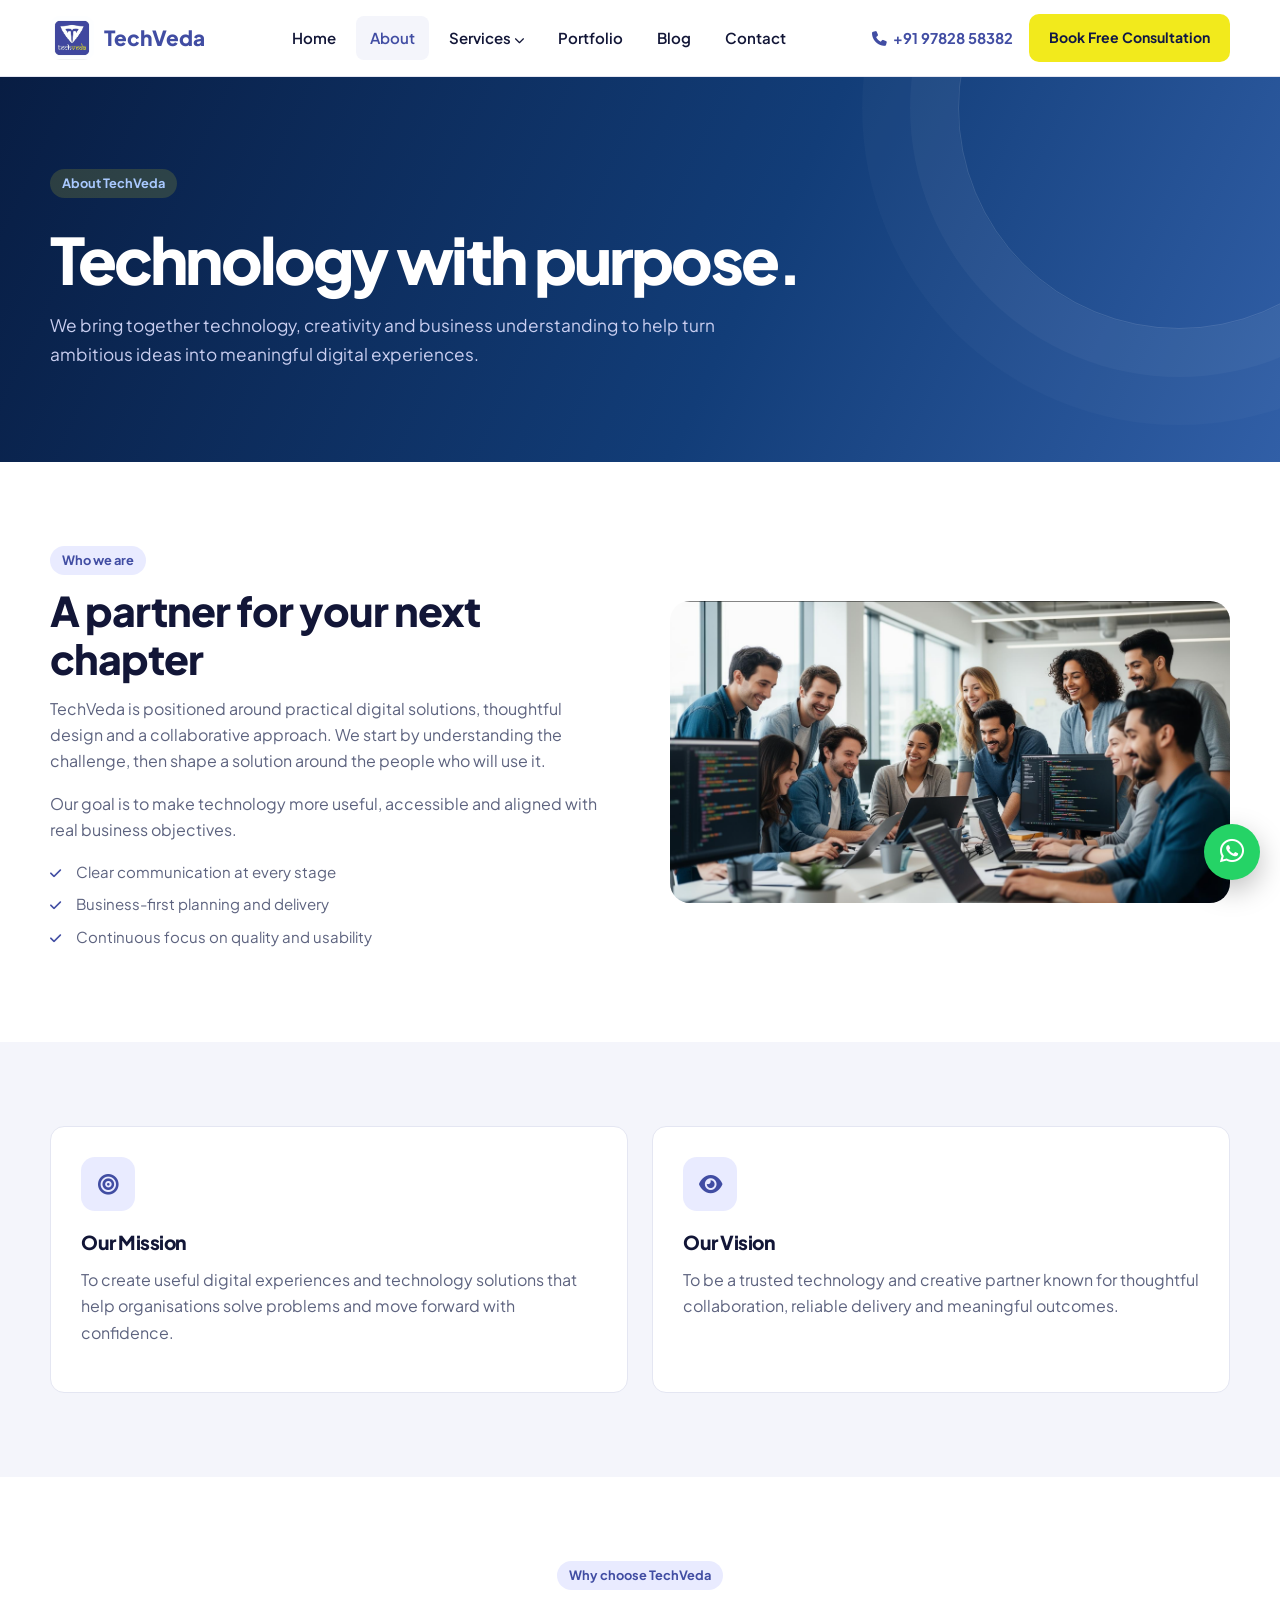
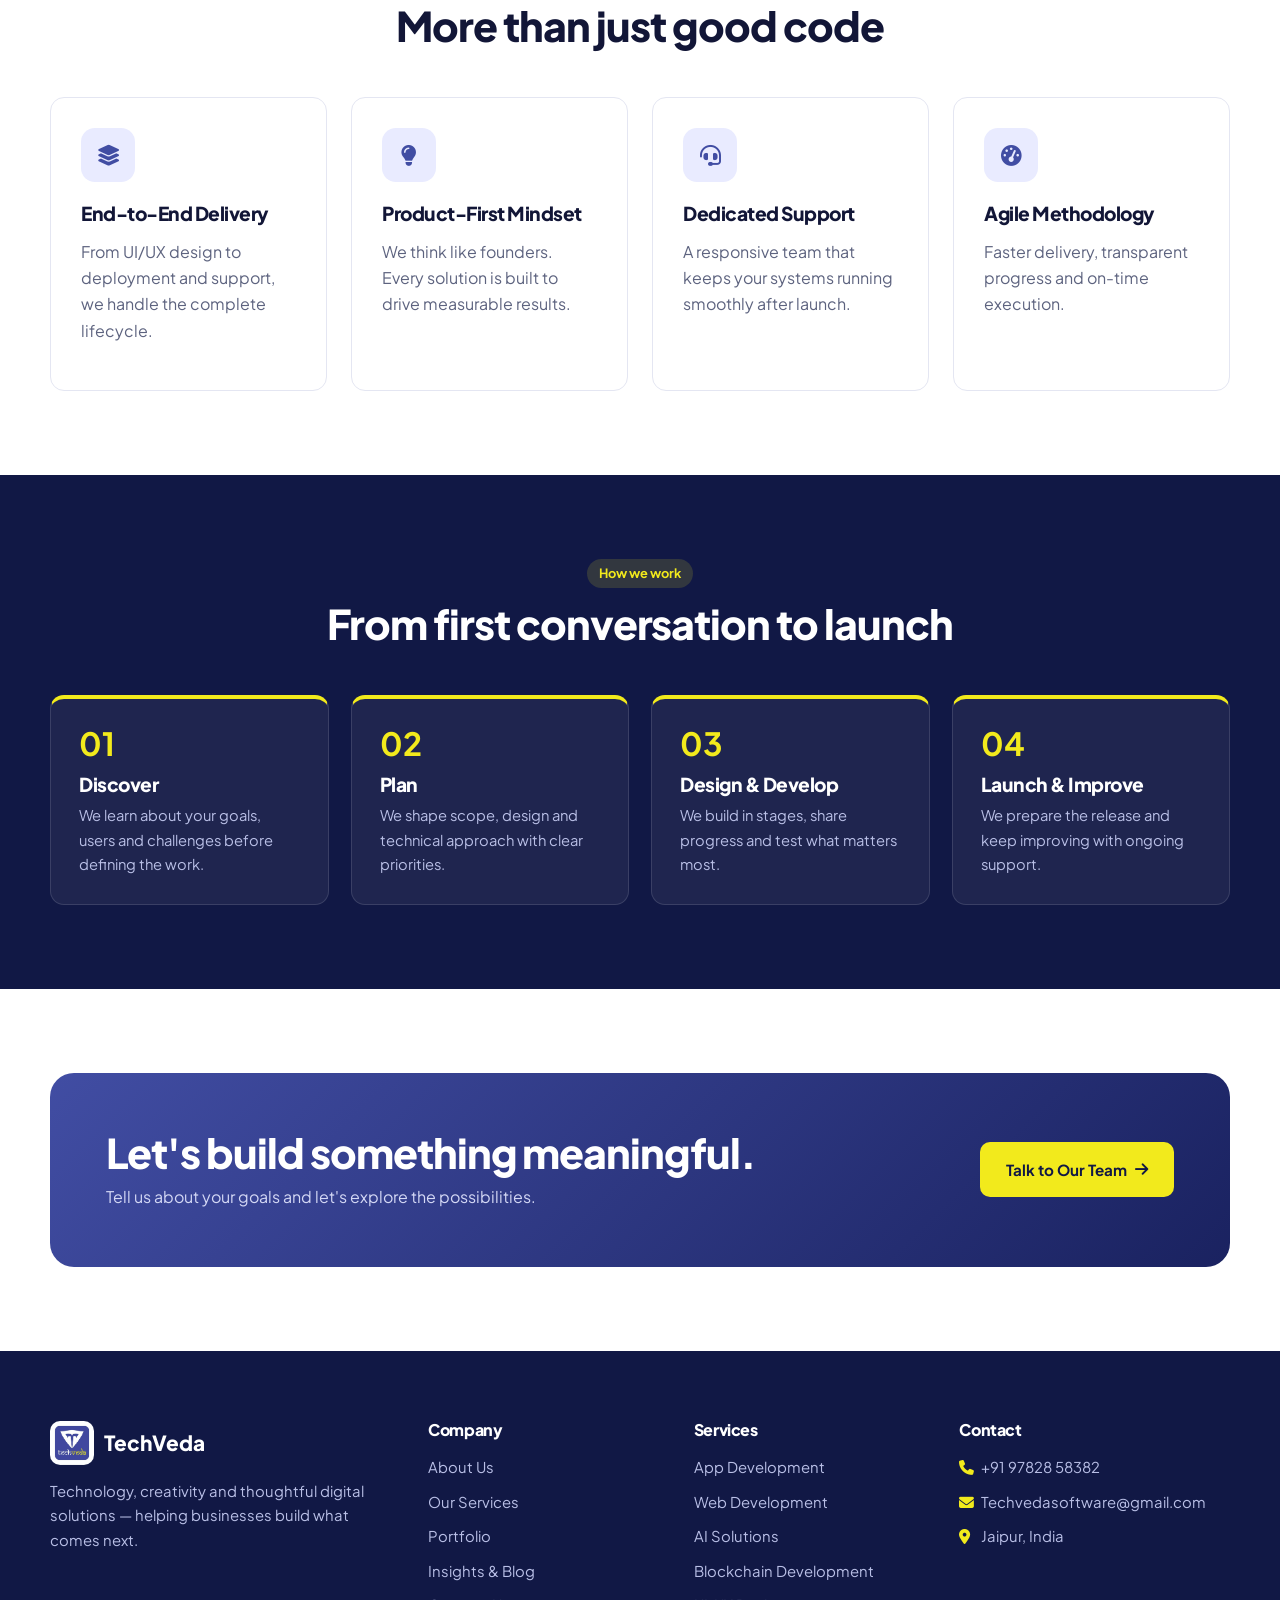
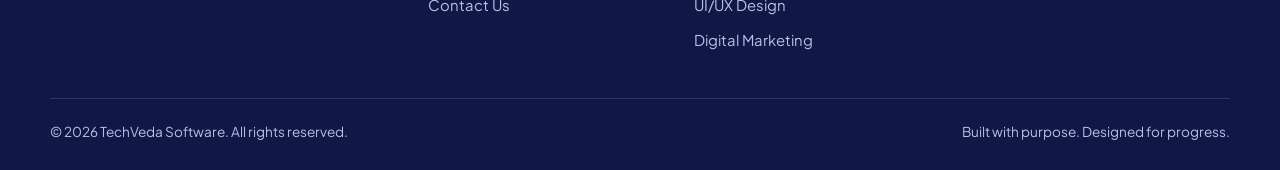
==== commit 99dbe68d: "Update" ====
--- a/about.html
+++ b/about.html
@@ -67,7 +67,7 @@
       </div>
     </header>
     <main>
-      <section class="page-hero">
+      <section class="page-hero service-detail-hero">
         <div class="container">
           <span class="tag">About TechVeda</span>
           <h1>Technology with purpose.</h1>
